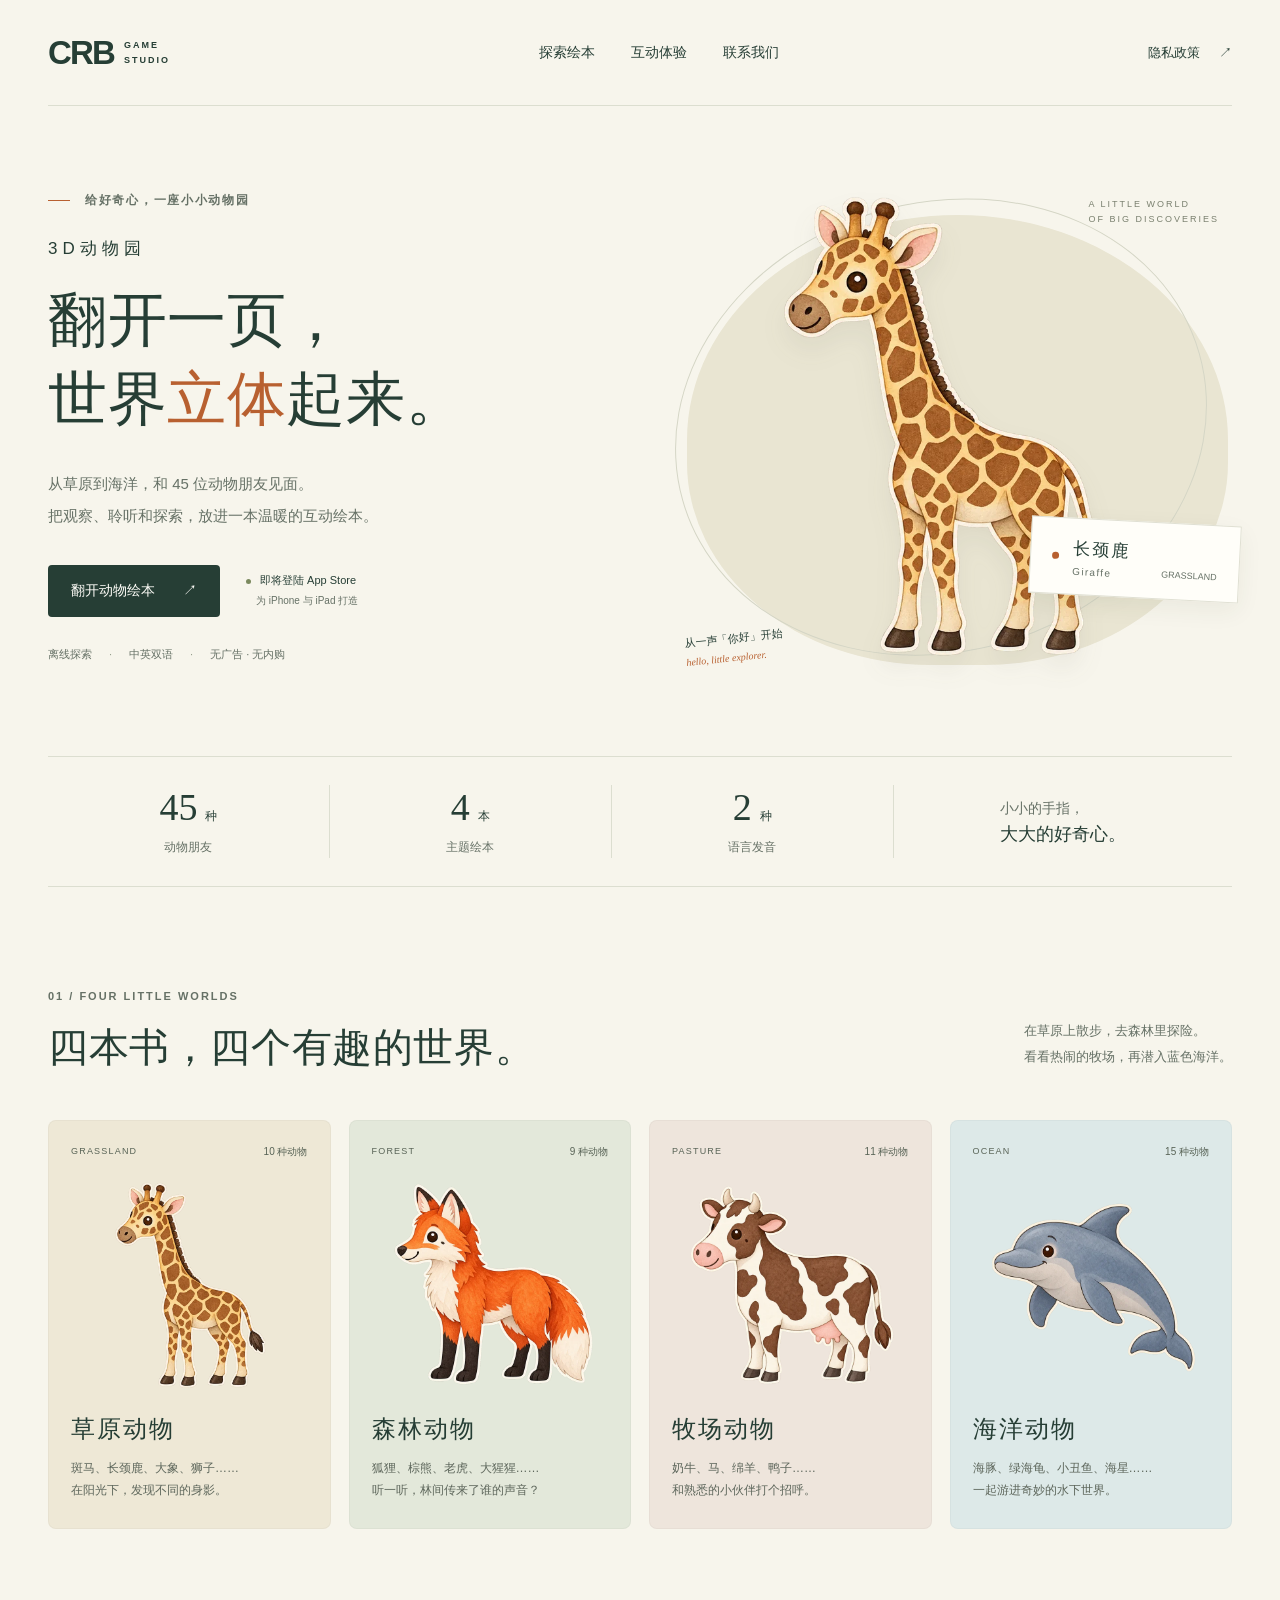
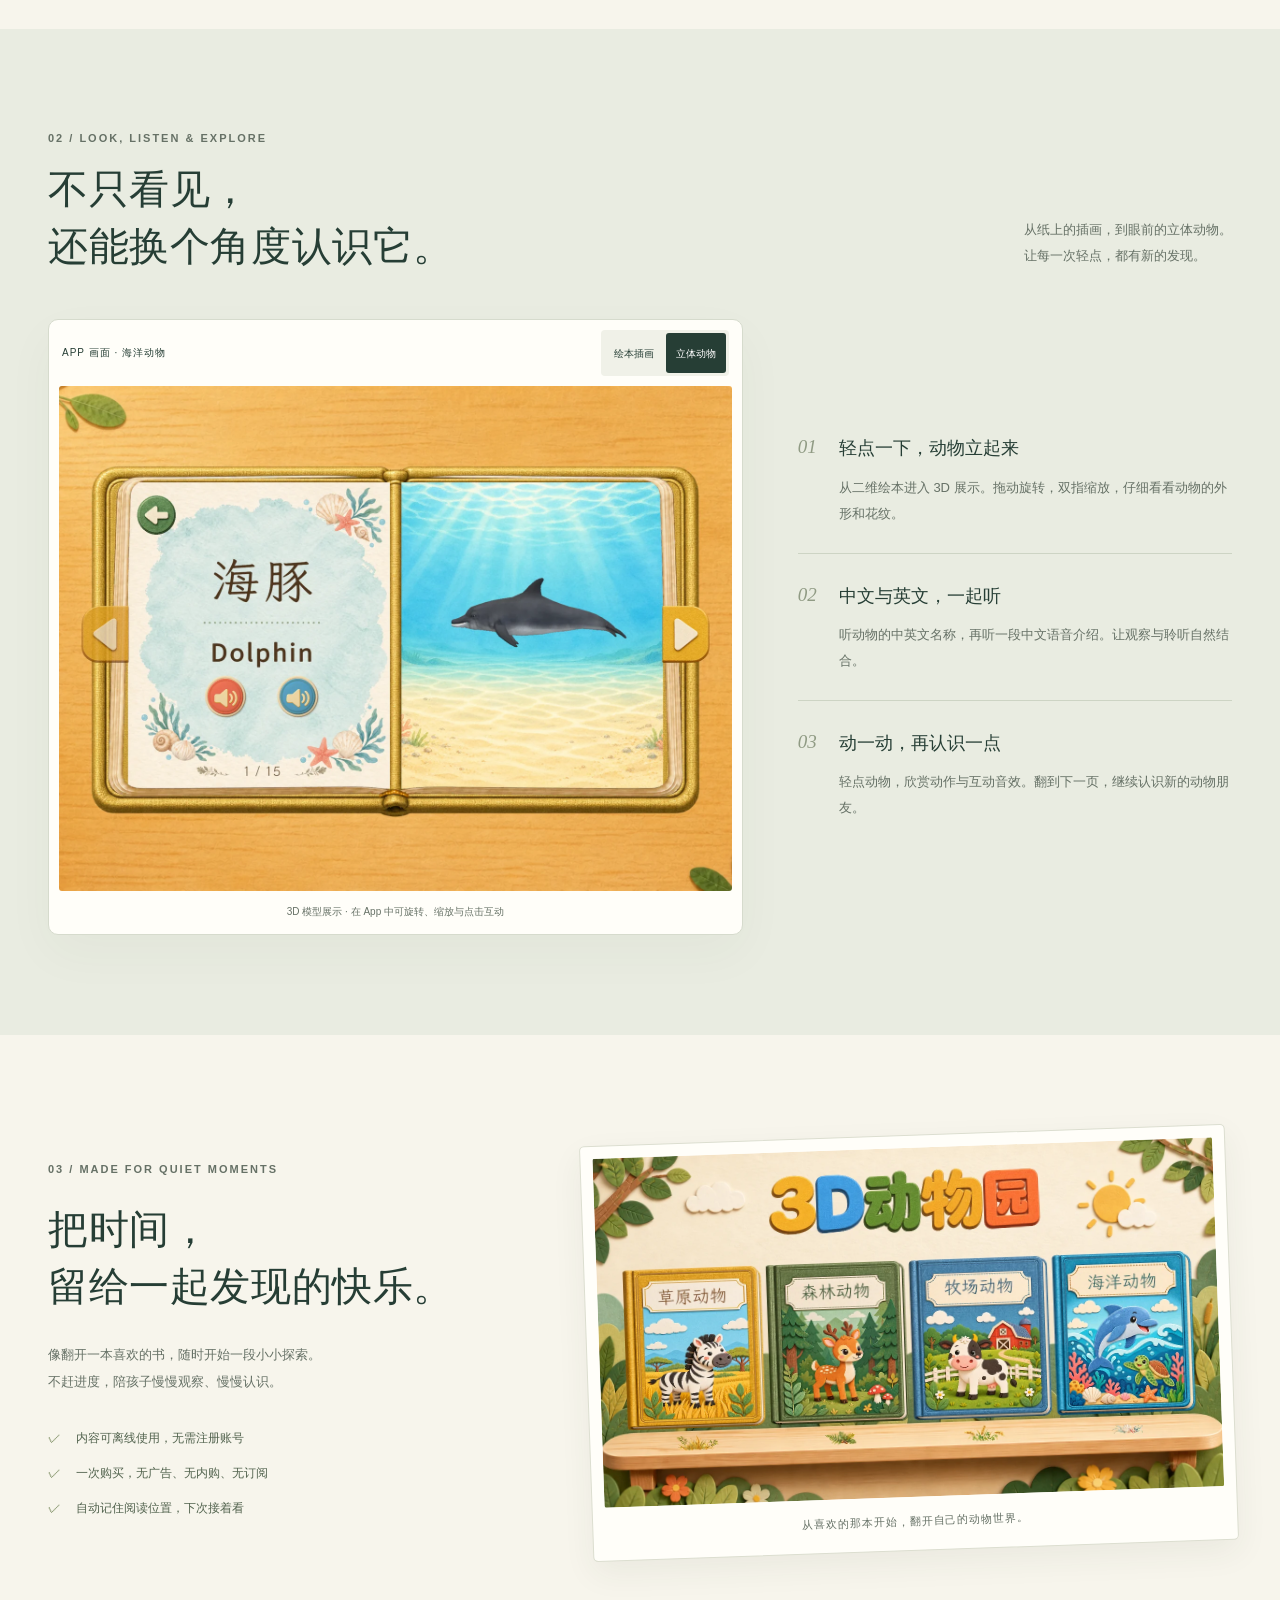
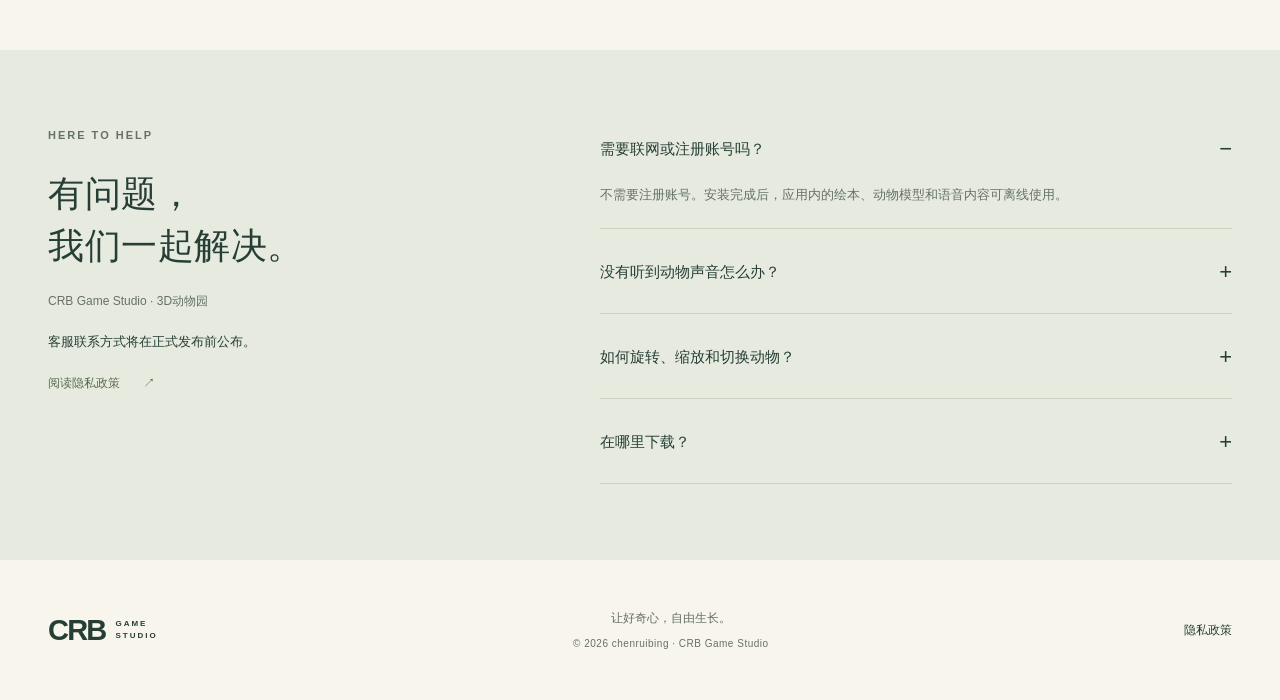
==== index.html @ 19880835 "Add 3D Zoo app website and privacy policy" ====
<!doctype html>
<html lang="zh-CN">
<head>
  <meta charset="utf-8">
  <meta name="viewport" content="width=device-width, initial-scale=1">
  <meta name="theme-color" content="#f7f5ec">
  <meta name="description" content="3D动物园：45种动物、四本主题绘本、中英双语发音与立体互动。CRB Game Studio 出品，陪孩子从观察开始认识自然。">
  <meta property="og:title" content="3D动物园 · CRB Game Studio">
  <meta property="og:description" content="翻开一页，认识一位动物朋友。45种动物的中英双语互动绘本。">
  <meta property="og:image" content="https://chenruibing.github.io/bookcase.webp">
  <title>3D动物园 · CRB Game Studio</title>
  <link rel="icon" href="favicon.svg" type="image/svg+xml">
  <link rel="stylesheet" href="styles.css">
  <script src="site.js" defer></script>
</head>
<body>
  <a class="skip-link" href="#main">跳到主要内容</a>
  <header class="site-header wrap">
    <a class="studio" href="./" aria-label="CRB Game Studio 首页"><strong>CRB</strong><span>GAME<br>STUDIO</span></a>
    <nav aria-label="主导航"><a href="#worlds">探索绘本</a><a href="#experience">互动体验</a><a href="#support">联系我们</a></nav>
    <a class="header-link" href="privacy.html">隐私政策 <span aria-hidden="true">↗</span></a>
  </header>
  <main id="main">
    <section class="hero wrap" aria-labelledby="hero-title">
      <div class="hero-copy">
        <p class="eyebrow"><span class="small-line"></span> 给好奇心，一座小小动物园</p>
        <p class="app-name">3D动物园</p>
        <h1 id="hero-title">翻开一页，<br>世界<span class="accent">立体</span>起来。</h1>
        <p class="hero-description">从草原到海洋，和 45 位动物朋友见面。<br class="desktop-break">把观察、聆听和探索，放进一本温暖的互动绘本。</p>
        <div class="hero-actions"><a class="button primary" href="#worlds">翻开动物绘本 <span aria-hidden="true">↗</span></a><span class="availability"><span class="status-dot"></span> 即将登陆 App Store<br><small>为 iPhone 与 iPad 打造</small></span></div>
        <div class="hero-notes"><span>离线探索</span><span>中英双语</span><span>无广告 · 无内购</span></div>
      </div>
      <div class="hero-art">
        <div class="art-orbit" aria-hidden="true"></div>
        <p class="art-index" aria-hidden="true">A LITTLE WORLD<br>OF BIG DISCOVERIES</p>
        <img class="hero-giraffe" src="giraffe.webp" width="720" height="720" fetchpriority="high" alt="绘本中的水彩长颈鹿插画">
        <div class="animal-label"><span class="label-dot"></span><div><strong>长颈鹿</strong><span>Giraffe</span></div><span class="label-number">GRASSLAND</span></div>
        <div class="art-caption" aria-hidden="true">从一声「你好」开始<br><span>hello, little explorer.</span></div>
      </div>
    </section>
    <div class="facts wrap" aria-label="产品特点"><div><strong>45<span>种</span></strong><p>动物朋友</p></div><div><strong>4<span>本</span></strong><p>主题绘本</p></div><div><strong>2<span>种</span></strong><p>语言发音</p></div><div class="fact-copy"><p>小小的手指，<br><strong>大大的好奇心。</strong></p></div></div>
    <section class="worlds section wrap" id="worlds" aria-labelledby="worlds-title">
      <div class="section-heading"><div><p class="eyebrow">01 / FOUR LITTLE WORLDS</p><h2 id="worlds-title">四本书，<br class="mobile-break">四个有趣的世界。</h2></div><p>在草原上散步，去森林里探险。<br>看看热闹的牧场，再潜入蓝色海洋。</p></div>
      <div class="world-grid">
        <article class="world-card grass"><div class="card-top"><span>GRASSLAND</span><span>10 种动物</span></div><img src="giraffe.webp" width="720" height="720" loading="lazy" alt="草原绘本中的长颈鹿"><div><h3>草原动物</h3><p>斑马、长颈鹿、大象、狮子……<br>在阳光下，发现不同的身影。</p></div></article>
        <article class="world-card forest"><div class="card-top"><span>FOREST</span><span>9 种动物</span></div><img src="fox.webp" width="640" height="640" loading="lazy" alt="森林绘本中的狐狸"><div><h3>森林动物</h3><p>狐狸、棕熊、老虎、大猩猩……<br>听一听，林间传来了谁的声音？</p></div></article>
        <article class="world-card farm"><div class="card-top"><span>PASTURE</span><span>11 种动物</span></div><img src="cow.webp" width="640" height="640" loading="lazy" alt="牧场绘本中的奶牛"><div><h3>牧场动物</h3><p>奶牛、马、绵羊、鸭子……<br>和熟悉的小伙伴打个招呼。</p></div></article>
        <article class="world-card ocean"><div class="card-top"><span>OCEAN</span><span>15 种动物</span></div><img src="dolphin.webp" width="640" height="640" loading="lazy" alt="海洋绘本中的海豚"><div><h3>海洋动物</h3><p>海豚、绿海龟、小丑鱼、海星……<br>一起游进奇妙的水下世界。</p></div></article>
      </div>
    </section>
    <section class="experience section" id="experience" aria-labelledby="experience-title"><div class="wrap">
      <div class="section-heading"><div><p class="eyebrow">02 / LOOK, LISTEN & EXPLORE</p><h2 id="experience-title">不只看见，<br>还能换个角度认识它。</h2></div><p>从纸上的插画，到眼前的立体动物。<br>让每一次轻点，都有新的发现。</p></div>
      <div class="experience-grid"><figure class="screen-frame"><div class="screen-toolbar"><span>APP 画面 · 海洋动物</span><div class="view-switch" role="group" aria-label="切换截图"><button type="button" data-view="2d" aria-pressed="false">绘本插画</button><button type="button" data-view="3d" aria-pressed="true">立体动物</button></div></div><img id="animal-screen" src="ocean-3d.webp" width="1440" height="1080" loading="lazy" alt="3D动物园海豚立体展示页面，左侧是中英文名称与发音按钮，右侧是三维海豚"><figcaption id="screen-caption" aria-live="polite">3D 模型展示 · 在 App 中可旋转、缩放与点击互动</figcaption></figure><div class="feature-list"><article><span class="feature-number">01</span><div><h3>轻点一下，动物立起来</h3><p>从二维绘本进入 3D 展示。拖动旋转，双指缩放，仔细看看动物的外形和花纹。</p></div></article><article><span class="feature-number">02</span><div><h3>中文与英文，一起听</h3><p>听动物的中英文名称，再听一段中文语音介绍。让观察与聆听自然结合。</p></div></article><article><span class="feature-number">03</span><div><h3>动一动，再认识一点</h3><p>轻点动物，欣赏动作与互动音效。翻到下一页，继续认识新的动物朋友。</p></div></article></div></div>
    </div></section>
    <section class="companion section wrap" aria-labelledby="companion-title"><div class="companion-copy"><p class="eyebrow">03 / MADE FOR QUIET MOMENTS</p><h2 id="companion-title">把时间，<br>留给一起发现的快乐。</h2><p>像翻开一本喜欢的书，随时开始一段小小探索。<br>不赶进度，陪孩子慢慢观察、慢慢认识。</p><ul class="promise-list"><li><span aria-hidden="true">✓</span> 内容可离线使用，无需注册账号</li><li><span aria-hidden="true">✓</span> 一次购买，无广告、无内购、无订阅</li><li><span aria-hidden="true">✓</span> 自动记住阅读位置，下次接着看</li></ul></div><figure class="bookcase-figure"><img src="bookcase.webp" width="1280" height="720" loading="lazy" alt="3D动物园首页，书架上摆放着草原、森林、牧场和海洋四本绘本"><figcaption>从喜欢的那本开始，翻开自己的动物世界。</figcaption></figure></section>
    <section class="support-section" id="support" aria-labelledby="support-title"><div class="wrap support-grid"><div><p class="eyebrow">HERE TO HELP</p><h2 id="support-title">有问题，<br>我们一起解决。</h2><p>CRB Game Studio · 3D动物园</p><div class="contact-slot">客服联系方式将在正式发布前公布。</div><a class="text-link" href="privacy.html">阅读隐私政策 <span aria-hidden="true">↗</span></a></div><div class="faq"><details open><summary>需要联网或注册账号吗？</summary><p>不需要注册账号。安装完成后，应用内的绘本、动物模型和语音内容可离线使用。</p></details><details><summary>没有听到动物声音怎么办？</summary><p>请先检查设备音量、静音状态和蓝牙音频输出。中文、英文名称可通过书页上的两个扬声器按钮播放。</p></details><details><summary>如何旋转、缩放和切换动物？</summary><p>在书页中点击 3D 按钮显示立体动物，拖动旋转、双指缩放，点击动物查看动作。使用书页两侧箭头翻页，返回首页可以换一本书。</p></details><details><summary>在哪里下载？</summary><p>3D动物园正在准备上架 App Store。正式上线后，我们会在这里更新下载入口。</p></details></div></div></section>
  </main>
  <footer class="site-footer wrap"><a class="studio" href="./"><strong>CRB</strong><span>GAME<br>STUDIO</span></a><p>让好奇心，自由生长。<span>© 2026 chenruibing · CRB Game Studio</span></p><a href="privacy.html">隐私政策</a></footer>
</body>
</html>
---- styles.css ----
@charset "UTF-8";
:root{--paper:#f7f5ec;--ink:#263e35;--muted:#667166;--line:#dcded0;--orange:#b86030;--sage:#e6eadc;--white:#fffef9;--serif:"STSong","Songti SC","Noto Serif CJK SC","SimSun",serif;--sans:-apple-system,BlinkMacSystemFont,"Segoe UI","PingFang SC","Microsoft YaHei",sans-serif}
*{box-sizing:border-box}html{scroll-behavior:smooth;scroll-padding-top:32px}body{margin:0;background:var(--paper);color:var(--ink);font-family:var(--sans);font-size:16px;line-height:1.8;-webkit-font-smoothing:antialiased}a{color:inherit;text-decoration:none}button,summary{font:inherit;cursor:pointer}button,a,summary{-webkit-tap-highlight-color:transparent}button{color:inherit}a:focus-visible,button:focus-visible,summary:focus-visible{outline:3px solid var(--orange);outline-offset:5px}img{display:block;max-width:100%;height:auto}h1,h2,h3,p,figure{margin:0}h1,h2,h3{font-weight:500}h1,h2{font-family:var(--serif)}h2{font-size:clamp(30px,3.1vw,46px);line-height:1.45;letter-spacing:.015em}p{color:var(--muted)}.wrap{width:min(1200px,calc(100% - 96px));margin-inline:auto}.skip-link{position:fixed;top:-100px;left:20px;z-index:10;background:var(--ink);color:white;padding:10px 20px}.skip-link:focus{top:10px}.site-header{height:106px;display:flex;align-items:center;justify-content:space-between;border-bottom:1px solid var(--line)}.studio{display:inline-flex;align-items:center;gap:10px;line-height:1;flex-shrink:0}.studio strong{font-size:33px;letter-spacing:-1.8px;font-weight:800}.studio span{font-size:9px;font-weight:700;line-height:1.6;letter-spacing:2px}.site-header nav{display:flex;gap:36px;font-size:14px}.site-header nav a,.header-link,.site-footer>a:last-child{transition:color .2s}.site-header a:hover,.site-footer a:hover{color:var(--orange)}.header-link{font-size:13px}.header-link span{margin-left:15px}.hero{display:grid;grid-template-columns:1.05fr 1fr;min-height:650px;align-items:center;gap:25px;padding-block:65px 72px}.eyebrow{font-size:11px;letter-spacing:2px;font-weight:600;color:var(--muted);margin-bottom:22px}.small-line{display:inline-block;width:22px;height:1px;background:var(--orange);vertical-align:middle;margin-right:10px}.hero .eyebrow{font-size:12px;letter-spacing:1.7px}.app-name{font-size:17px;color:var(--ink);letter-spacing:5px;margin-bottom:18px}.hero h1{font-size:clamp(44px,4.6vw,66px);line-height:1.34;letter-spacing:.01em}.accent{color:var(--orange)}.hero-description{font-size:15px;line-height:2.1;margin-top:28px}.hero-actions{display:flex;align-items:center;gap:26px;margin-top:34px}.button{display:inline-flex;justify-content:center;align-items:center;gap:28px;font-size:14px;min-height:52px;padding:12px 23px;transition:background .2s,color .2s}.primary{background:var(--ink);color:var(--white);border-radius:4px}.primary:hover{background:#3b5847}.availability{font-size:11px;color:var(--ink);line-height:1.8}.availability small{display:inline-block;color:var(--muted);font-size:10px;padding-left:10px}.status-dot{display:inline-block;width:5px;height:5px;background:#7b895e;border-radius:50%;margin-right:6px;vertical-align:middle}.hero-notes{display:flex;gap:17px;font-size:11px;color:var(--muted);margin-top:28px}.hero-notes span+span::before{content:"·";margin-right:17px;color:#98a08f}.hero-art{position:relative;min-height:485px;isolation:isolate;display:flex;align-items:center;justify-content:center}.art-orbit{position:absolute;inset:30px 4px 5px 20px;border-radius:50% 50% 45% 45%;background:#e9e5d2;z-index:-1}.art-orbit::after{content:"";position:absolute;inset:-13px 18px 13px -15px;border:1px solid #d5d6c6;border-radius:50%;transform:rotate(-16deg)}.hero-giraffe{width:470px;max-height:515px;object-fit:contain;filter:drop-shadow(0 14px 12px #514d3511)}.art-index{position:absolute;right:13px;top:12px;font-size:9px;letter-spacing:2px;line-height:1.7;color:#7a806f}.animal-label{position:absolute;right:-8px;bottom:72px;display:flex;align-items:center;gap:14px;background:var(--white);padding:15px 21px;border:1px solid #e0e0d3;box-shadow:0 8px 24px #323e2510;transform:rotate(3deg)}.label-dot{width:7px;height:7px;border-radius:50%;background:var(--orange)}.animal-label strong{display:block;font-size:17px;letter-spacing:2px;font-weight:500}.animal-label div>span{display:block;font-size:10px;color:var(--muted);letter-spacing:1.3px;line-height:1.4}.label-number{font-size:9px;color:var(--muted);margin-left:18px;align-self:end}.art-caption{position:absolute;bottom:4px;left:18px;font-size:11px;line-height:1.7;transform:rotate(-6deg)}.art-caption span{font-size:10px;font-family:Georgia,serif;font-style:italic;color:var(--orange)}.facts{border-block:1px solid var(--line);display:grid;grid-template-columns:repeat(3,1fr) 1.2fr;padding:28px 0}.facts>div{text-align:center;border-right:1px solid var(--line)}.facts>div:last-child{border:0}.facts strong{font-family:Georgia,var(--serif);font-size:38px;font-weight:400;line-height:1.2}.facts strong span{font:12px var(--sans);margin-left:8px}.facts p{font-size:12px;margin-top:6px}.facts .fact-copy{display:flex;align-items:center;justify-content:center;text-align:left}.fact-copy p{font-size:14px;line-height:1.9;margin:0}.fact-copy strong{font:18px var(--serif);color:var(--ink)}.section{padding-block:100px}.section-heading{display:flex;justify-content:space-between;align-items:flex-end;gap:30px;margin-bottom:42px}.section-heading .eyebrow{margin-bottom:13px}.section-heading>p{font-size:13px;line-height:2;padding-bottom:8px}.mobile-break{display:none}.world-grid{display:grid;grid-template-columns:repeat(4,1fr);gap:18px}.world-card{border-radius:8px;padding:22px 22px 26px;overflow:hidden;border:1px solid #3642320a}.grass{background:#eee8d6}.forest{background:#e3e8da}.farm{background:#eee5dc}.ocean{background:#dde9e8}.card-top{display:flex;justify-content:space-between;gap:8px;align-items:center;font-size:9px;letter-spacing:1.2px;color:#596457}.card-top span:last-child{font-size:10px;letter-spacing:0}.world-card img{width:100%;height:210px;object-fit:contain;margin:20px 0 22px}.world-card h3{font:24px var(--serif);letter-spacing:2px;margin-bottom:12px}.world-card p{font-size:12px;line-height:1.9;color:#5d665b}.experience{background:#e9ece1}.experience-grid{display:grid;grid-template-columns:1.6fr 1fr;gap:55px;align-items:center}.screen-frame{background:var(--white);border:1px solid #d6dbcd;padding:10px;border-radius:10px;box-shadow:0 18px 50px #33432e0a;overflow:hidden}.screen-toolbar{display:flex;justify-content:space-between;gap:8px;align-items:center;margin:0 3px 10px}.screen-toolbar>span{font-size:10px;letter-spacing:1px}.view-switch{display:flex;gap:2px;background:#f0f1e8;padding:3px;border-radius:4px}.view-switch button{min-height:40px;background:transparent;border:0;font-size:10px;line-height:1.5;padding:7px 10px;border-radius:3px;transition:background .2s,color .2s}.view-switch button[aria-pressed="true"]{background:var(--ink);color:white}.view-switch button:hover{background:#dce3d4}.view-switch button[aria-pressed="true"]:hover{background:#3b5847}.screen-frame>img{border-radius:3px;width:100%;aspect-ratio:4/3;object-fit:contain}.screen-frame figcaption{font-size:10px;color:var(--muted);padding:12px 5px 3px;text-align:center}.feature-list article{display:flex;gap:22px;padding:26px 0;border-bottom:1px solid #cdd4c4}.feature-list article:last-child{border:0}.feature-number{font:italic 19px Georgia,serif;color:#909b84;padding-top:4px}.feature-list h3{font-size:18px;margin-bottom:10px}.feature-list p{font-size:13px;line-height:2}.companion{display:grid;grid-template-columns:.85fr 1.15fr;gap:60px;align-items:center}.companion-copy>p:not(.eyebrow){font-size:13px;line-height:2.1;margin-top:24px}.promise-list{padding:0;margin:24px 0 0;list-style:none;font-size:12px;color:#52634e;line-height:2.7}.promise-list span{font-size:13px;margin-right:12px;color:#697d4c}.bookcase-figure{transform:rotate(-2deg);background:#fffef9;padding:12px 12px 18px;border:1px solid var(--line);box-shadow:0 12px 32px #36402c10;border-radius:5px}.bookcase-figure img{border-radius:2px}.bookcase-figure figcaption{text-align:center;font-size:11px;color:var(--muted);padding:15px 8px 0;letter-spacing:1px}.support-section{background:#e7ebdf;padding-block:76px}.support-grid{display:grid;grid-template-columns:.85fr 1.15fr;gap:85px}.support-grid h2{font-size:36px}.support-grid>div>p:not(.eyebrow){font-size:12px;margin-top:19px}.contact-slot{font-size:13px;margin-top:17px;overflow-wrap:anywhere}.contact-slot a{border-bottom:1px solid #a6b29b;padding-bottom:4px}.text-link{display:inline-flex;gap:23px;font-size:12px;margin-top:20px;color:#596b4d}.text-link:hover{color:var(--orange)}.faq details{border-bottom:1px solid #cbd4c1;padding:20px 0}.faq details:first-child{padding-top:0}.faq summary{min-height:44px;font-size:15px;list-style:none;display:flex;justify-content:space-between;gap:20px;align-items:center}.faq summary::-webkit-details-marker{display:none}.faq summary::after{content:"+";font-size:22px;font-weight:300}.faq details[open] summary::after{content:"−"}.faq details p{font-size:13px;line-height:2;margin-top:12px;padding-right:20px}.site-footer{min-height:140px;display:flex;justify-content:space-between;align-items:center;gap:20px}.site-footer .studio strong{font-size:29px}.site-footer .studio span{font-size:8px}.site-footer p{font-size:12px;text-align:center}.site-footer p span{display:block;font-size:10px;margin-top:5px;letter-spacing:.5px}.site-footer>a:last-child{font-size:12px}
.policy-main{max-width:820px;padding-block:65px 90px}.policy-main h1{font-size:48px;margin:12px 0 16px}.policy-meta{font-size:12px;margin-bottom:30px}.policy-summary{background:var(--sage);border-left:3px solid #80946b;padding:24px 28px;margin-bottom:40px;font-size:15px;color:var(--ink)}.policy-main section{margin-block:30px}.policy-main section h2{font:600 20px var(--sans);margin-bottom:12px}.policy-main section p,.policy-main section li{font-size:14px;line-height:2;color:#546252}.policy-main ul{padding-left:22px}.policy-main a:not(.button){color:#40633d;text-decoration:underline;text-underline-offset:4px}.policy-main .language-link{font-size:13px}.policy-main .english-policy{border-top:1px solid var(--line);padding-top:40px;margin-top:50px}.english-policy>h2{font-family:var(--serif);font-size:34px}.policy-main section section{margin-block:24px}.policy-main .contact-slot{font-size:14px}.not-found{text-align:center;min-height:65vh;display:grid;place-content:center;gap:20px}.not-found h1{font:60px Georgia,serif}.not-found .button{margin-inline:auto}
@media(min-width:1400px){.hero{min-height:700px}.hero-art{min-height:515px}.hero-giraffe{width:510px}}
@media(max-width:1050px){.wrap{width:calc(100% - 64px)}.hero{gap:10px;min-height:600px;padding-block:50px}.hero h1{font-size:48px}.hero-art{min-height:440px}.hero-giraffe{width:440px}.hero-description{font-size:13px}.hero-actions{gap:18px}.hero-actions .button{font-size:12px;gap:15px;padding-inline:18px}.world-card{padding:17px}.world-card img{height:175px}.world-card p{font-size:12px}.card-top{letter-spacing:.4px}.experience-grid{gap:30px;grid-template-columns:1.35fr 1fr}.companion{gap:36px}.support-grid{gap:50px}}
@media(max-width:760px){.wrap{width:calc(100% - 40px)}.site-header{height:82px}.site-header nav{gap:18px;font-size:12px}.site-header nav a:nth-child(2){display:none}.header-link{font-size:11px}.header-link span{margin-left:3px}.studio strong{font-size:27px}.studio span{font-size:7px;letter-spacing:1.4px}.studio{gap:7px}.hero{grid-template-columns:1fr;gap:24px;padding-block:40px 35px}.hero-copy{max-width:520px}.hero .eyebrow{font-size:10px;margin-bottom:20px}.app-name{font-size:14px;letter-spacing:4px;margin-bottom:13px}.hero h1{font-size:clamp(34px,10.5vw,46px)}.hero-description{margin-top:20px;font-size:13px}.hero-actions{margin-top:25px;gap:24px}.hero-notes{margin-top:20px;font-size:10px}.hero-art{width:min(420px,95%);justify-self:center;min-height:390px}.hero-giraffe{width:380px}.art-orbit{inset:20px 6px 0 20px}.art-index{right:0;font-size:8px}.animal-label{right:0;bottom:40px;padding:12px 16px}.art-caption{left:0;bottom:3px;font-size:10px}.facts{grid-template-columns:repeat(3,1fr);padding:24px 0}.facts>div:nth-child(3){border:0}.facts strong{font-size:32px}.facts p{font-size:10px}.facts .fact-copy{display:none}.section{padding-block:60px}.section-heading{display:block;margin-bottom:28px}.section-heading>p{font-size:12px;margin-top:17px}.section-heading h2{font-size:31px}.eyebrow{font-size:9px}.world-grid{grid-template-columns:repeat(2,1fr);gap:12px}.world-card{padding:16px}.world-card img{height:160px;margin-block:18px}.world-card h3{font-size:22px;margin-bottom:10px}.world-card p{font-size:12px}.card-top{font-size:8px}.card-top span:last-child{font-size:9px}.experience-grid{grid-template-columns:1fr;gap:15px}.feature-list article{padding:22px 0;gap:20px}.feature-list h3{font-size:17px}.feature-list p{font-size:12px}.companion{grid-template-columns:1fr;gap:40px}.companion h2{font-size:34px}.bookcase-figure{max-width:550px}.support-section{padding-block:55px}.support-grid{grid-template-columns:1fr;gap:38px}.support-grid h2{font-size:32px}.faq summary{font-size:14px}.faq details p{font-size:12px}.site-footer{flex-wrap:wrap;justify-content:space-between;padding-block:28px;gap:24px}.site-footer p{order:3;width:100%;text-align:left;font-size:11px}.policy-main{padding-block:42px 60px}.policy-main h1{font-size:38px}.policy-main section p,.policy-main section li{font-size:13px}.policy-summary{font-size:13px;padding:20px}.policy-main section h2{font-size:18px}}
@media(max-width:370px){.wrap{width:calc(100% - 32px)}.site-header nav{gap:12px;font-size:11px}.site-header nav a:first-child{display:none}.hero h1{font-size:34px}.hero-art{min-height:325px}.hero-giraffe{width:320px}.hero-actions{gap:14px}.availability{font-size:10px}.hero-notes{gap:11px}.hero-notes span+span::before{margin-right:11px}.world-card{padding:12px}.world-card img{height:130px}.card-top{font-size:7px}.world-card p{font-size:11px}.screen-toolbar{gap:4px}.screen-toolbar>span{font-size:8px;letter-spacing:0}.view-switch button{font-size:9px;padding:6px}.animal-label strong{font-size:14px}.label-number{margin-left:4px}}
@media(prefers-reduced-motion:reduce){html{scroll-behavior:auto}*,*::before,*::after{transition:none!important;animation:none!important}}

.policy-page .site-header nav a:first-child{display:inline-block}
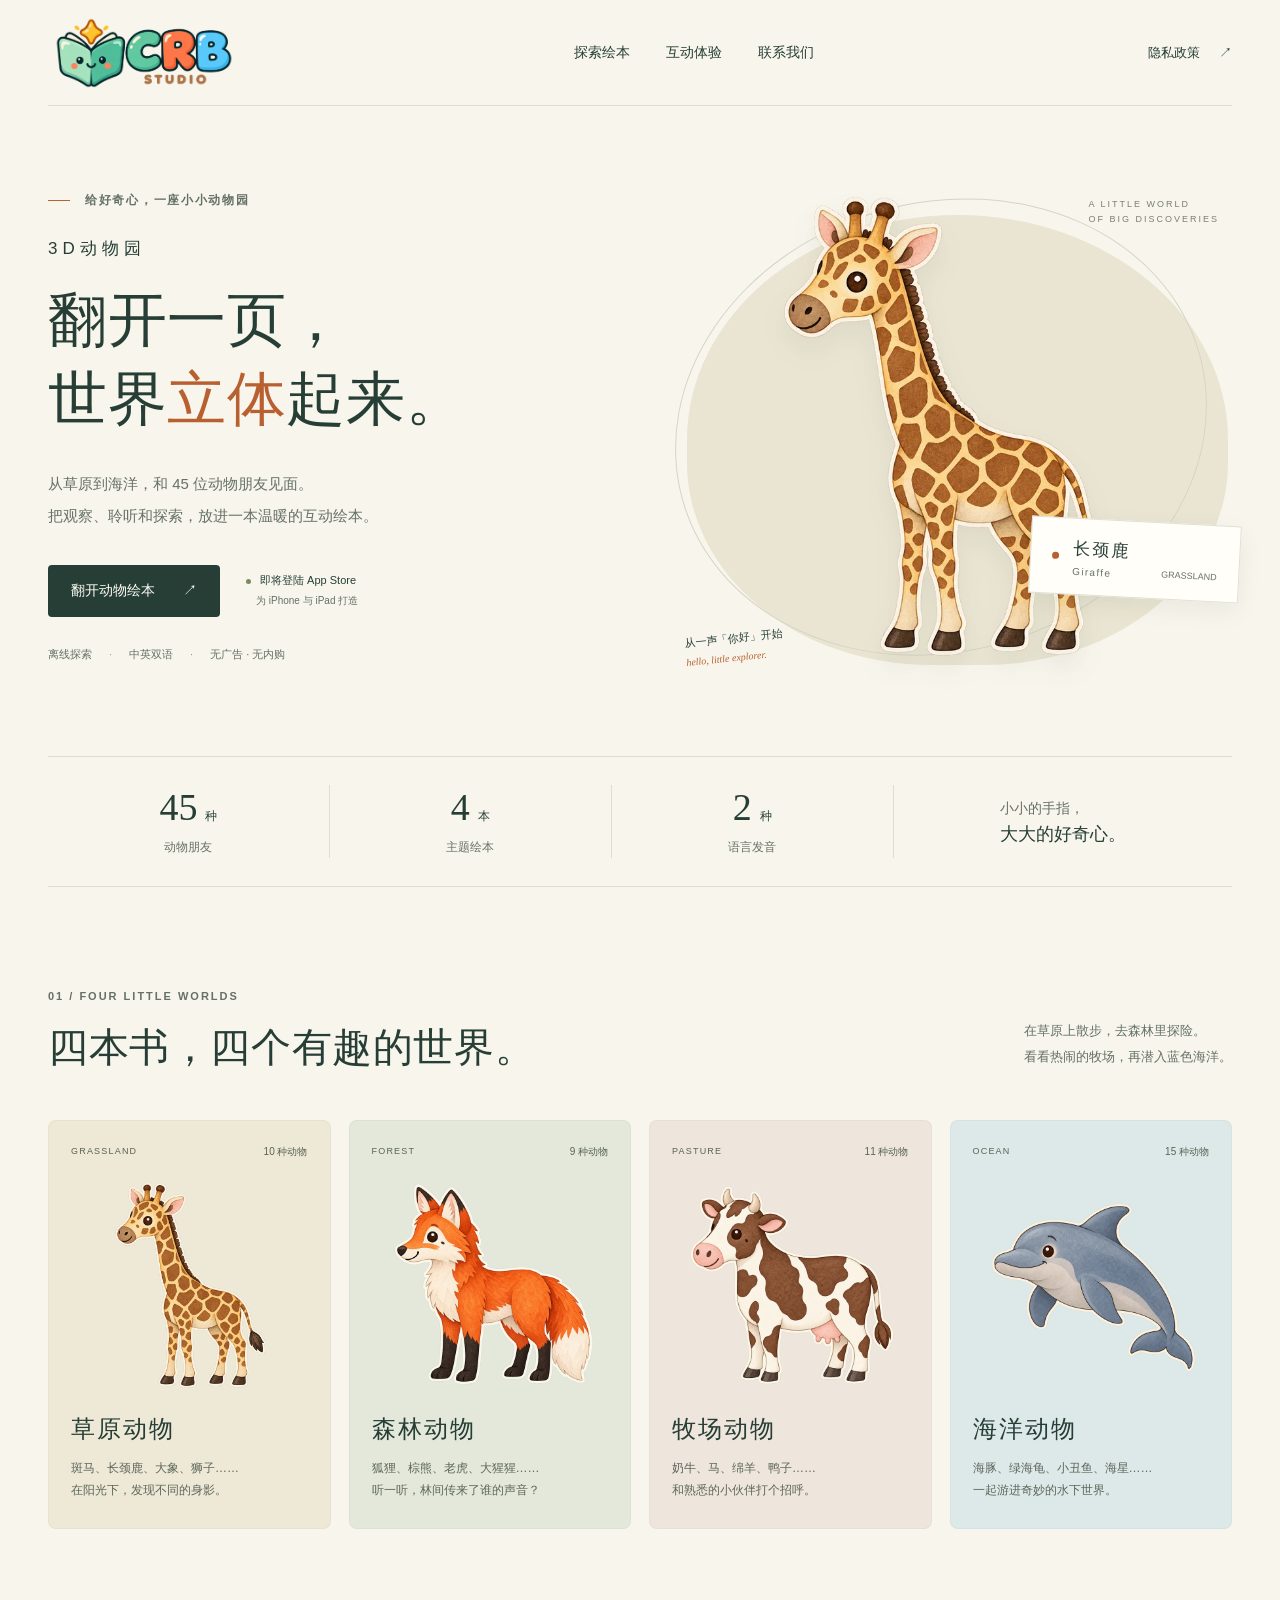
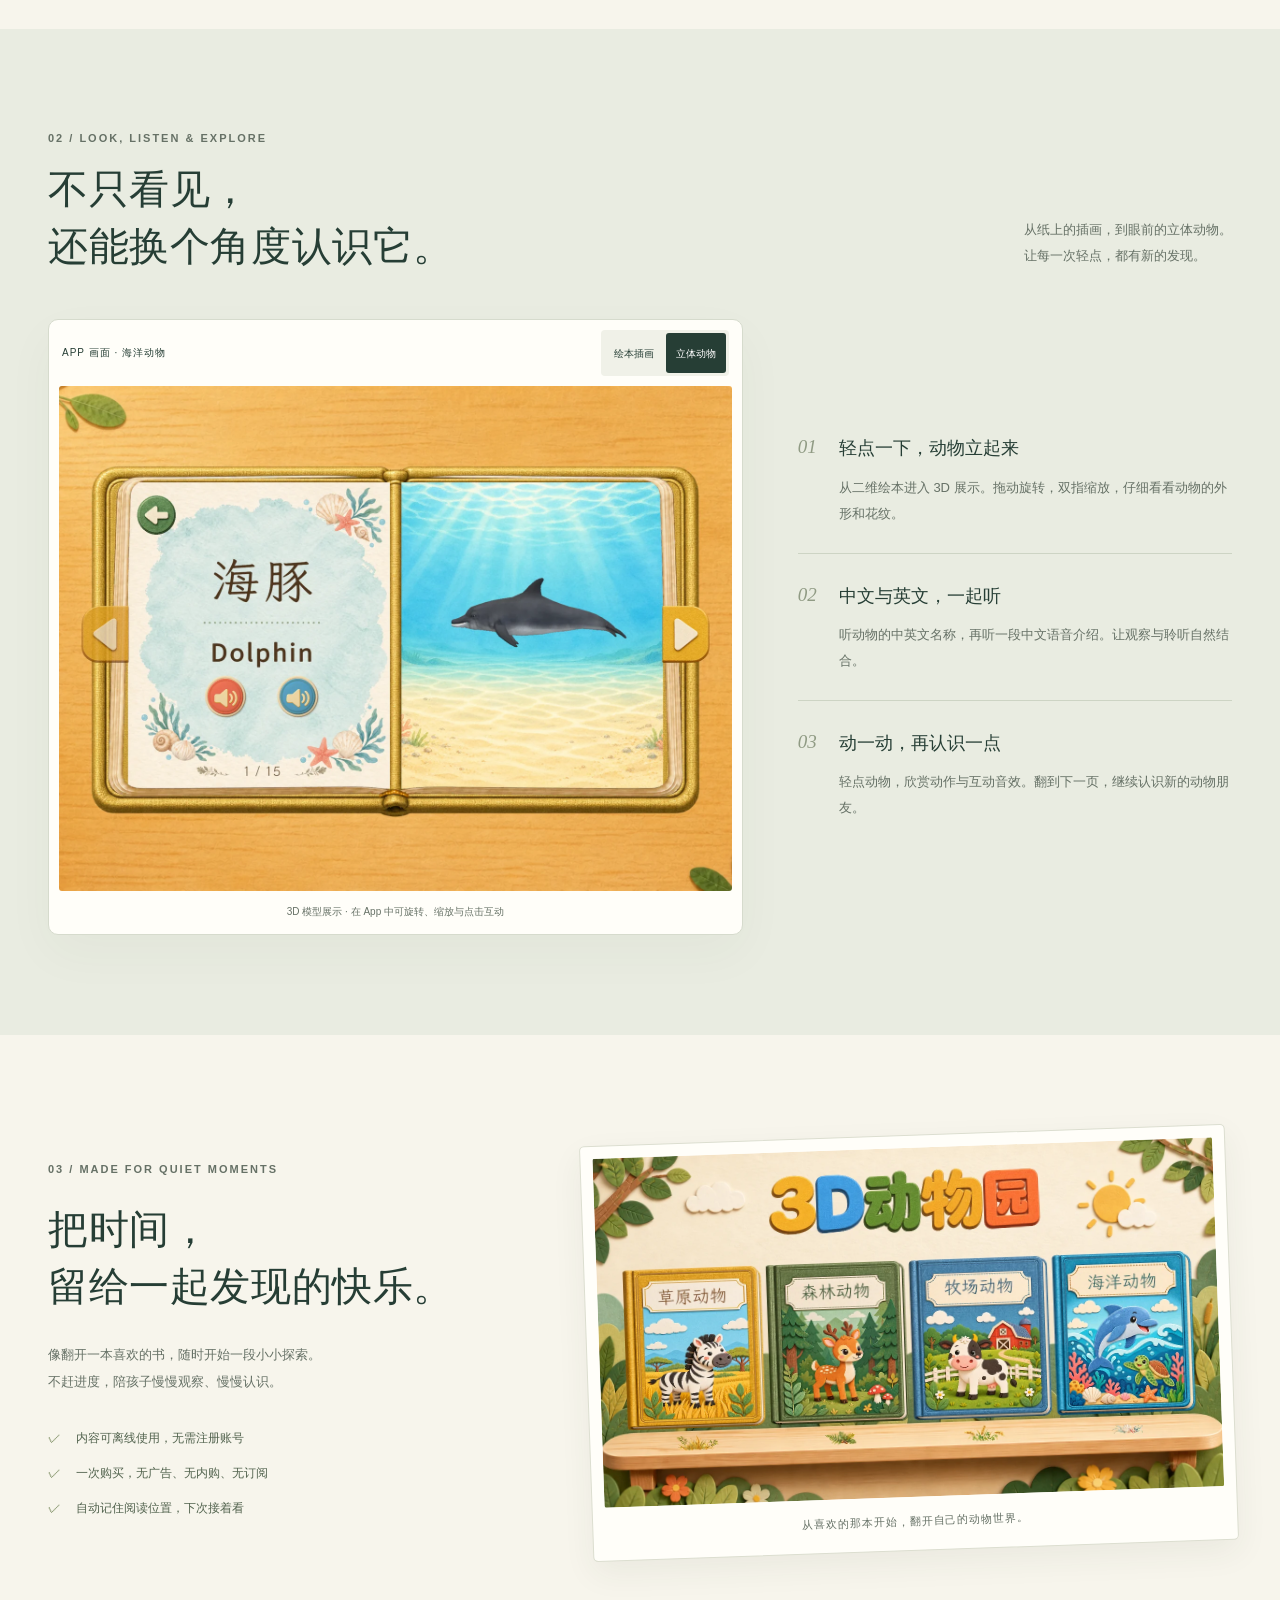
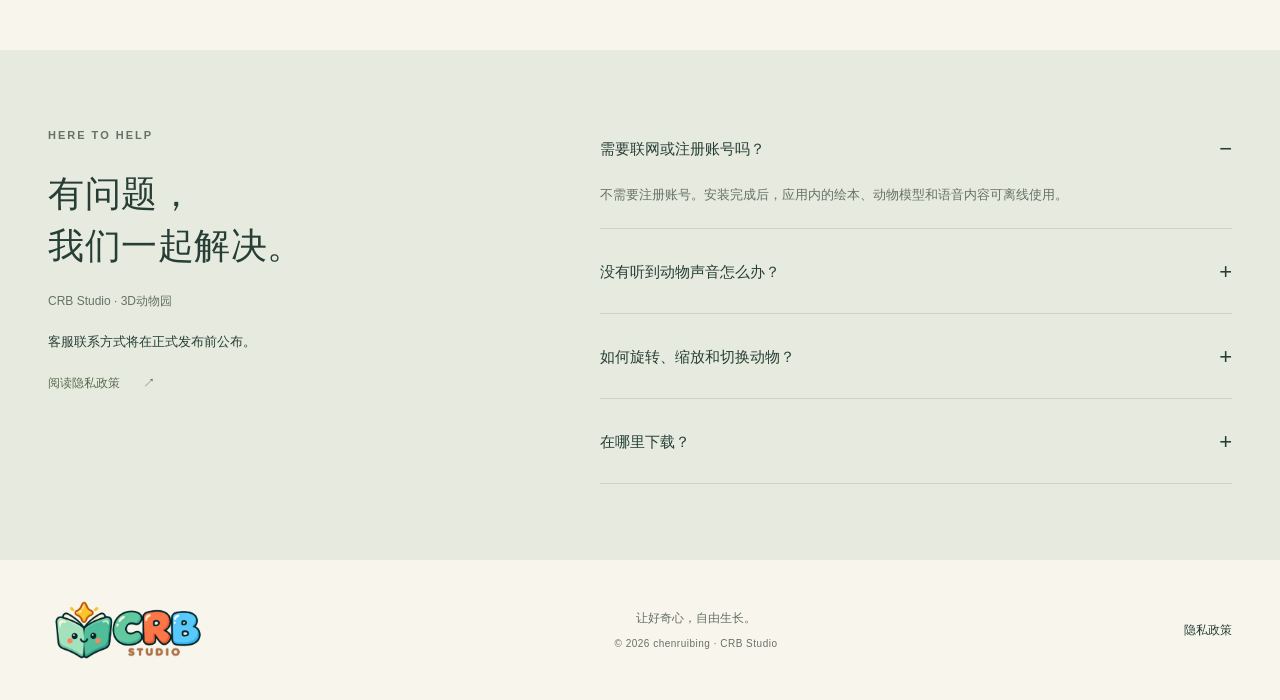
==== commit 8aa2cfb5: "Apply approved CRB Studio logo and rename studio" ====
--- a/index.html
+++ b/index.html
@@ -4,19 +4,19 @@
   <meta charset="utf-8">
   <meta name="viewport" content="width=device-width, initial-scale=1">
   <meta name="theme-color" content="#f7f5ec">
-  <meta name="description" content="3D动物园：45种动物、四本主题绘本、中英双语发音与立体互动。CRB Game Studio 出品，陪孩子从观察开始认识自然。">
-  <meta property="og:title" content="3D动物园 · CRB Game Studio">
+  <meta name="description" content="3D动物园：45种动物、四本主题绘本、中英双语发音与立体互动。CRB Studio 出品，陪孩子从观察开始认识自然。">
+  <meta property="og:title" content="3D动物园 · CRB Studio">
   <meta property="og:description" content="翻开一页，认识一位动物朋友。45种动物的中英双语互动绘本。">
   <meta property="og:image" content="https://chenruibing.github.io/bookcase.webp">
-  <title>3D动物园 · CRB Game Studio</title>
-  <link rel="icon" href="favicon.svg" type="image/svg+xml">
-  <link rel="stylesheet" href="styles.css">
+  <title>3D动物园 · CRB Studio</title>
+  <link rel="icon" href="favicon.svg?v=crb3" type="image/svg+xml">
+  <link rel="stylesheet" href="styles.css?v=crb3">
   <script src="site.js" defer></script>
 </head>
 <body>
   <a class="skip-link" href="#main">跳到主要内容</a>
   <header class="site-header wrap">
-    <a class="studio" href="./" aria-label="CRB Game Studio 首页"><strong>CRB</strong><span>GAME<br>STUDIO</span></a>
+    <a class="studio" href="./" aria-label="CRB Studio 首页"><img class="studio-logo" src="crb-studio-logo-v3.png" width="1774" height="887" alt="CRB Studio" decoding="async"></a>
     <nav aria-label="主导航"><a href="#worlds">探索绘本</a><a href="#experience">互动体验</a><a href="#support">联系我们</a></nav>
     <a class="header-link" href="privacy.html">隐私政策 <span aria-hidden="true">↗</span></a>
   </header>
@@ -53,8 +53,8 @@
       <div class="experience-grid"><figure class="screen-frame"><div class="screen-toolbar"><span>APP 画面 · 海洋动物</span><div class="view-switch" role="group" aria-label="切换截图"><button type="button" data-view="2d" aria-pressed="false">绘本插画</button><button type="button" data-view="3d" aria-pressed="true">立体动物</button></div></div><img id="animal-screen" src="ocean-3d.webp" width="1440" height="1080" loading="lazy" alt="3D动物园海豚立体展示页面，左侧是中英文名称与发音按钮，右侧是三维海豚"><figcaption id="screen-caption" aria-live="polite">3D 模型展示 · 在 App 中可旋转、缩放与点击互动</figcaption></figure><div class="feature-list"><article><span class="feature-number">01</span><div><h3>轻点一下，动物立起来</h3><p>从二维绘本进入 3D 展示。拖动旋转，双指缩放，仔细看看动物的外形和花纹。</p></div></article><article><span class="feature-number">02</span><div><h3>中文与英文，一起听</h3><p>听动物的中英文名称，再听一段中文语音介绍。让观察与聆听自然结合。</p></div></article><article><span class="feature-number">03</span><div><h3>动一动，再认识一点</h3><p>轻点动物，欣赏动作与互动音效。翻到下一页，继续认识新的动物朋友。</p></div></article></div></div>
     </div></section>
     <section class="companion section wrap" aria-labelledby="companion-title"><div class="companion-copy"><p class="eyebrow">03 / MADE FOR QUIET MOMENTS</p><h2 id="companion-title">把时间，<br>留给一起发现的快乐。</h2><p>像翻开一本喜欢的书，随时开始一段小小探索。<br>不赶进度，陪孩子慢慢观察、慢慢认识。</p><ul class="promise-list"><li><span aria-hidden="true">✓</span> 内容可离线使用，无需注册账号</li><li><span aria-hidden="true">✓</span> 一次购买，无广告、无内购、无订阅</li><li><span aria-hidden="true">✓</span> 自动记住阅读位置，下次接着看</li></ul></div><figure class="bookcase-figure"><img src="bookcase.webp" width="1280" height="720" loading="lazy" alt="3D动物园首页，书架上摆放着草原、森林、牧场和海洋四本绘本"><figcaption>从喜欢的那本开始，翻开自己的动物世界。</figcaption></figure></section>
-    <section class="support-section" id="support" aria-labelledby="support-title"><div class="wrap support-grid"><div><p class="eyebrow">HERE TO HELP</p><h2 id="support-title">有问题，<br>我们一起解决。</h2><p>CRB Game Studio · 3D动物园</p><div class="contact-slot">客服联系方式将在正式发布前公布。</div><a class="text-link" href="privacy.html">阅读隐私政策 <span aria-hidden="true">↗</span></a></div><div class="faq"><details open><summary>需要联网或注册账号吗？</summary><p>不需要注册账号。安装完成后，应用内的绘本、动物模型和语音内容可离线使用。</p></details><details><summary>没有听到动物声音怎么办？</summary><p>请先检查设备音量、静音状态和蓝牙音频输出。中文、英文名称可通过书页上的两个扬声器按钮播放。</p></details><details><summary>如何旋转、缩放和切换动物？</summary><p>在书页中点击 3D 按钮显示立体动物，拖动旋转、双指缩放，点击动物查看动作。使用书页两侧箭头翻页，返回首页可以换一本书。</p></details><details><summary>在哪里下载？</summary><p>3D动物园正在准备上架 App Store。正式上线后，我们会在这里更新下载入口。</p></details></div></div></section>
+    <section class="support-section" id="support" aria-labelledby="support-title"><div class="wrap support-grid"><div><p class="eyebrow">HERE TO HELP</p><h2 id="support-title">有问题，<br>我们一起解决。</h2><p>CRB Studio · 3D动物园</p><div class="contact-slot">客服联系方式将在正式发布前公布。</div><a class="text-link" href="privacy.html">阅读隐私政策 <span aria-hidden="true">↗</span></a></div><div class="faq"><details open><summary>需要联网或注册账号吗？</summary><p>不需要注册账号。安装完成后，应用内的绘本、动物模型和语音内容可离线使用。</p></details><details><summary>没有听到动物声音怎么办？</summary><p>请先检查设备音量、静音状态和蓝牙音频输出。中文、英文名称可通过书页上的两个扬声器按钮播放。</p></details><details><summary>如何旋转、缩放和切换动物？</summary><p>在书页中点击 3D 按钮显示立体动物，拖动旋转、双指缩放，点击动物查看动作。使用书页两侧箭头翻页，返回首页可以换一本书。</p></details><details><summary>在哪里下载？</summary><p>3D动物园正在准备上架 App Store。正式上线后，我们会在这里更新下载入口。</p></details></div></div></section>
   </main>
-  <footer class="site-footer wrap"><a class="studio" href="./"><strong>CRB</strong><span>GAME<br>STUDIO</span></a><p>让好奇心，自由生长。<span>© 2026 chenruibing · CRB Game Studio</span></p><a href="privacy.html">隐私政策</a></footer>
+  <footer class="site-footer wrap"><a class="studio" href="./"><img class="studio-logo" src="crb-studio-logo-v3.png" width="1774" height="887" alt="CRB Studio" decoding="async"></a><p>让好奇心，自由生长。<span>© 2026 chenruibing · CRB Studio</span></p><a href="privacy.html">隐私政策</a></footer>
 </body>
 </html>
--- a/styles.css
+++ b/styles.css
@@ -9,3 +9,8 @@
 @media(prefers-reduced-motion:reduce){html{scroll-behavior:auto}*,*::before,*::after{transition:none!important;animation:none!important}}
 
 .policy-page .site-header nav a:first-child{display:inline-block}
+
+/* Approved CRB Studio identity; dimensions reserve space before the PNG loads. */
+.studio .studio-logo{width:192px;height:96px;object-fit:contain}
+.site-footer .studio .studio-logo{width:160px;height:80px}
+@media(max-width:760px){.studio .studio-logo{width:132px;height:66px}.site-footer .studio .studio-logo{width:144px;height:72px}}
